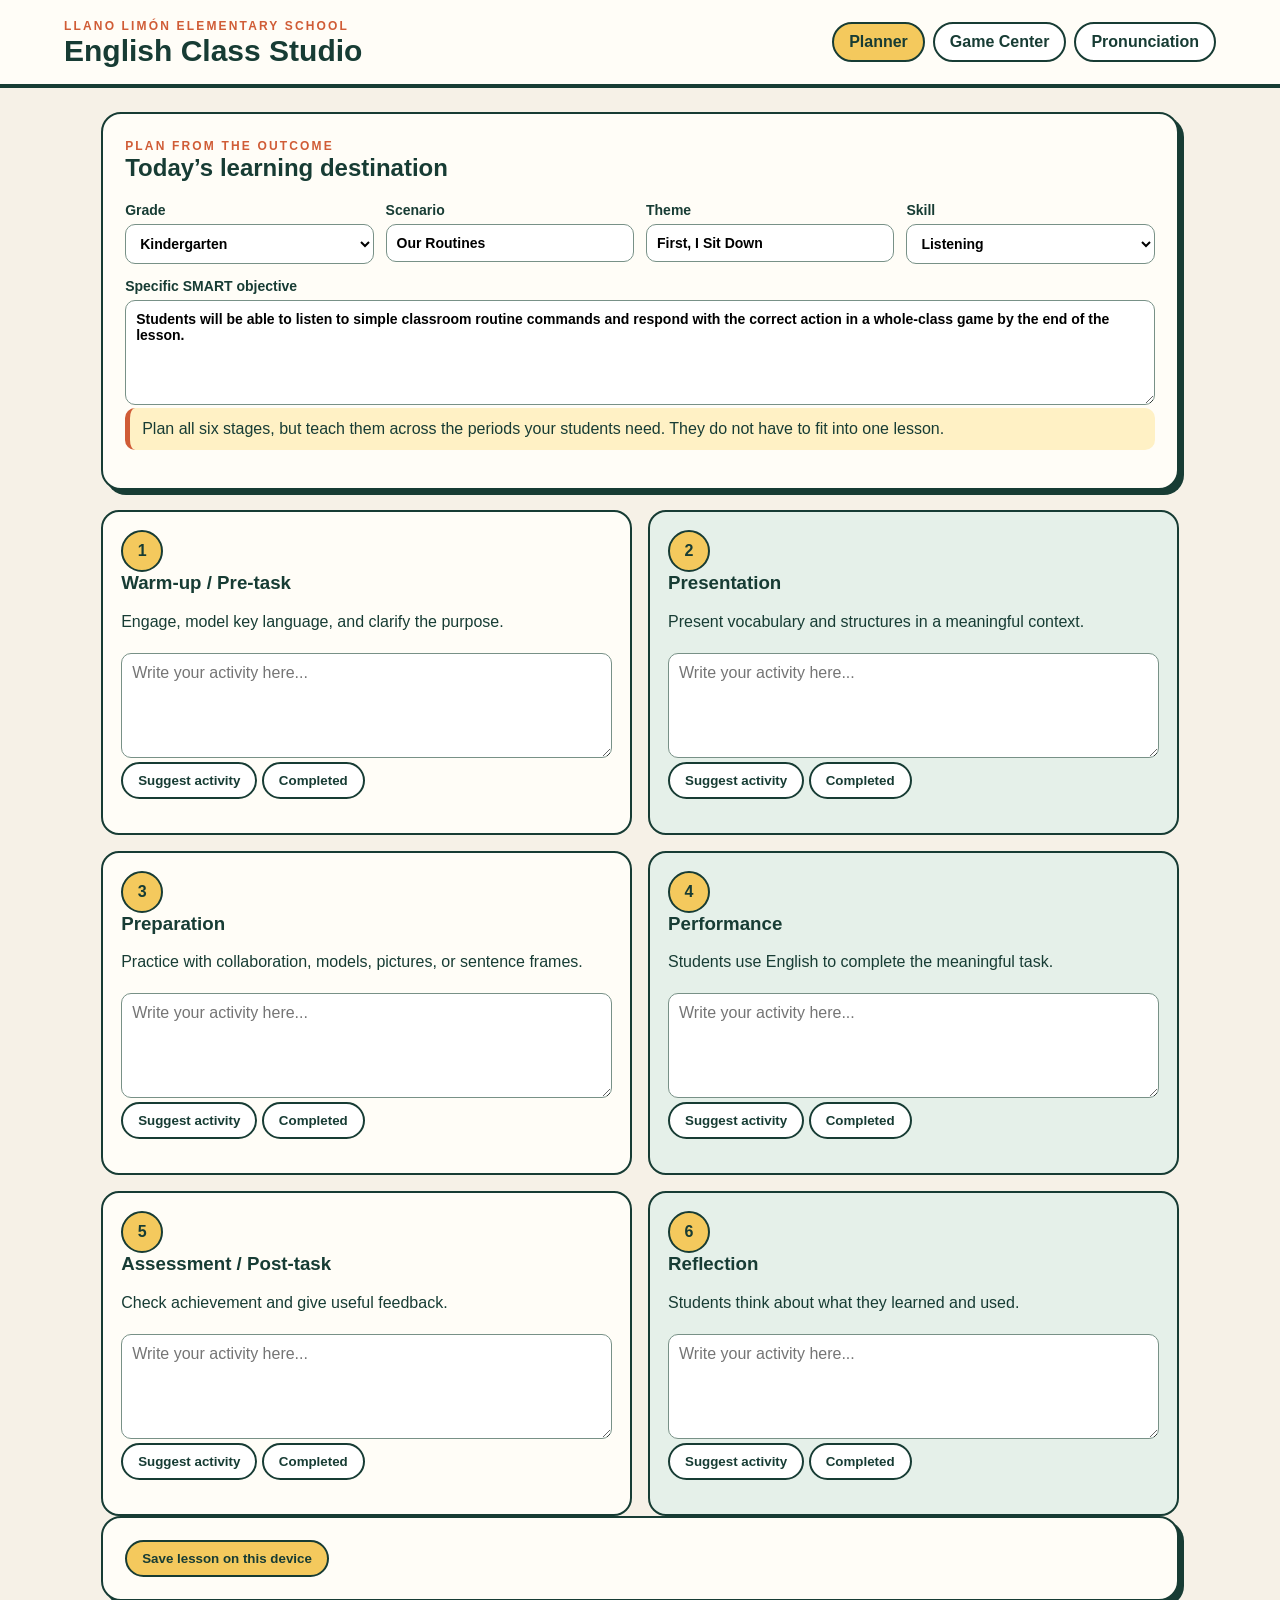
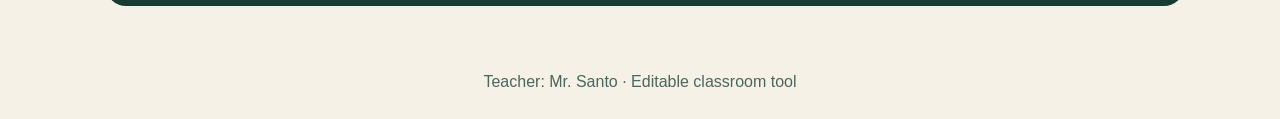
==== index.html @ 4ea8d070 "Add index.html" ====
<!doctype html><html lang="en"><head><meta charset="utf-8"><meta name="viewport" content="width=device-width,initial-scale=1"><title>English Class Studio</title><link rel="stylesheet" href="styles.css"></head><body><header><div class="bar"><div><span class="eyebrow">Llano Limón Elementary School</span><h1>English Class Studio</h1></div><nav class="nav"><a class="active" href="index.html">Planner</a><a href="games.html">Game Center</a><a href="pronunciation.html">Pronunciation</a></nav></div></header><main><section class="card"><span class="eyebrow">Plan from the outcome</span><h2>Today’s learning destination</h2><div class="fields"><label>Grade<select id="grade"><option>Kindergarten</option><option>Fourth Grade</option><option>Fifth Grade A</option><option>Fifth Grade B</option><option>Sixth Grade</option></select></label><label>Scenario<input id="scenario" value="Our Routines"></label><label>Theme<input id="theme" value="First, I Sit Down"></label><label>Skill<select id="skill"><option>Listening</option><option>Reading</option><option>Speaking</option><option>Writing</option><option>Mediation</option><option>Integrated skills</option></select></label></div><label style="display:block;margin-top:14px">Specific SMART objective<textarea id="objective">Students will be able to listen to simple classroom routine commands and respond with the correct action in a whole-class game by the end of the lesson.</textarea></label><p class="notice">Plan all six stages, but teach them across the periods your students need. They do not have to fit into one lesson.</p></section><section class="grid" id="stages"></section><section class="card"><button class="button primary" onclick="savePlan()">Save lesson on this device</button> <span id="status"></span></section></main><footer class="footer">Teacher: Mr. Santo · Editable classroom tool</footer><script>
const stageInfo=[['Warm-up / Pre-task','Engage, model key language, and clarify the purpose.'],['Presentation','Present vocabulary and structures in a meaningful context.'],['Preparation','Practice with collaboration, models, pictures, or sentence frames.'],['Performance','Students use English to complete the meaningful task.'],['Assessment / Post-task','Check achievement and give useful feedback.'],['Reflection','Students think about what they learned and used.']];const ideas=['Play a short action song and review familiar language.','Model three examples with real objects and clear gestures.','Students rehearse with a partner using picture prompts.','Teams complete a real-world challenge using the target English.','Use a quick check directly connected to the objective.','Students complete: Today I can… and choose a feeling face.'];const box=document.getElementById('stages');stageInfo.forEach((s,i)=>box.insertAdjacentHTML('beforeend',`<article class="stage" id="stage${i}"><span class="num">${i+1}</span><h3>${s[0]}</h3><p>${s[1]}</p><textarea id="activity${i}" placeholder="Write your activity here..."></textarea><p><button class="button" onclick="suggest(${i})">Suggest activity</button> <button class="button" onclick="done(${i})">Completed</button></p></article>`));function suggest(i){document.getElementById('activity'+i).value=ideas[i]+'\n\nConnection: '+document.getElementById('objective').value}function done(i){document.getElementById('stage'+i).classList.toggle('done')}function savePlan(){const data={};['grade','scenario','theme','skill','objective'].forEach(x=>data[x]=document.getElementById(x).value);data.activities=stageInfo.map((_,i)=>document.getElementById('activity'+i).value);localStorage.setItem('english-class-plan',JSON.stringify(data));document.getElementById('status').textContent='Lesson saved!'}const old=localStorage.getItem('english-class-plan');if(old){const d=JSON.parse(old);['grade','scenario','theme','skill','objective'].forEach(x=>{if(d[x])document.getElementById(x).value=d[x]});(d.activities||[]).forEach((v,i)=>document.getElementById('activity'+i).value=v)}
</script></body></html>
---- styles.css ----
:root{--ink:#173c34;--paper:#fffdf7;--cream:#f6f1e7;--gold:#f4c95d;--orange:#d05c36;--sage:#e5f0e9}*{box-sizing:border-box}body{margin:0;background:var(--cream);color:var(--ink);font-family:Arial,sans-serif}header{border-bottom:4px solid var(--ink);background:var(--paper);padding:16px 5%}.bar{max-width:1180px;margin:auto;display:flex;justify-content:space-between;align-items:center;gap:16px;flex-wrap:wrap}.eyebrow{color:var(--orange);font-size:12px;font-weight:900;letter-spacing:.18em;text-transform:uppercase}h1,h2,h3,p{margin-top:0}h1{margin-bottom:0;font-size:30px}.nav{display:flex;gap:8px;flex-wrap:wrap}.nav a,.button{border:2px solid var(--ink);border-radius:999px;background:#fff;padding:9px 15px;color:var(--ink);font-weight:800;text-decoration:none;cursor:pointer}.nav a.active,.button.primary{background:var(--gold)}main{max-width:1180px;margin:auto;padding:24px 4%}.card{border:2px solid var(--ink);border-radius:20px;background:var(--paper);padding:22px;box-shadow:5px 5px 0 var(--ink);margin-bottom:20px}.grid{display:grid;grid-template-columns:repeat(2,1fr);gap:16px}.fields{display:grid;grid-template-columns:repeat(4,1fr);gap:12px}label{font-weight:800;font-size:14px}input,select,textarea{width:100%;margin-top:6px;border:1.5px solid #789187;border-radius:10px;padding:10px;font:inherit;background:#fff}textarea{min-height:105px}.stage{border:2px solid var(--ink);border-radius:18px;background:var(--paper);padding:18px}.stage:nth-child(even){background:var(--sage)}.stage.done{box-shadow:inset 0 0 0 5px #79ae8b}.num{display:inline-grid;place-items:center;width:42px;height:42px;border:2px solid var(--ink);border-radius:50%;background:var(--gold);font-weight:900}.notice{border-left:5px solid var(--orange);background:#fff1c5;padding:12px;border-radius:10px}.quiz{max-width:850px;margin:20px auto}.answer{display:block;width:100%;margin:10px 0;border:2px solid var(--ink);border-radius:14px;background:#fff;padding:15px;text-align:left;font-size:17px;font-weight:800;cursor:pointer}.answer:hover{background:#fff1c5}.answer.correct{background:#cbe6d2}.score{display:inline-block;background:var(--gold);border-radius:999px;padding:9px 14px;font-weight:900}.selector{max-width:430px}.example{background:#fff1c5;border-radius:14px;padding:15px}.big{font-size:60px;text-align:center}.sound{border:2px solid var(--ink);border-radius:13px;background:#fff1c5;padding:12px;font-size:20px;font-weight:900;cursor:pointer;margin:5px}.sentence{background:var(--ink);color:#fff;border-radius:18px;padding:24px;text-align:center;font-size:26px;font-weight:900}.level-buttons{display:flex;gap:8px;flex-wrap:wrap}.footer{text-align:center;padding:28px;color:#49665f}@media(max-width:800px){.fields,.grid{grid-template-columns:1fr}.bar{align-items:flex-start}h1{font-size:24px}}
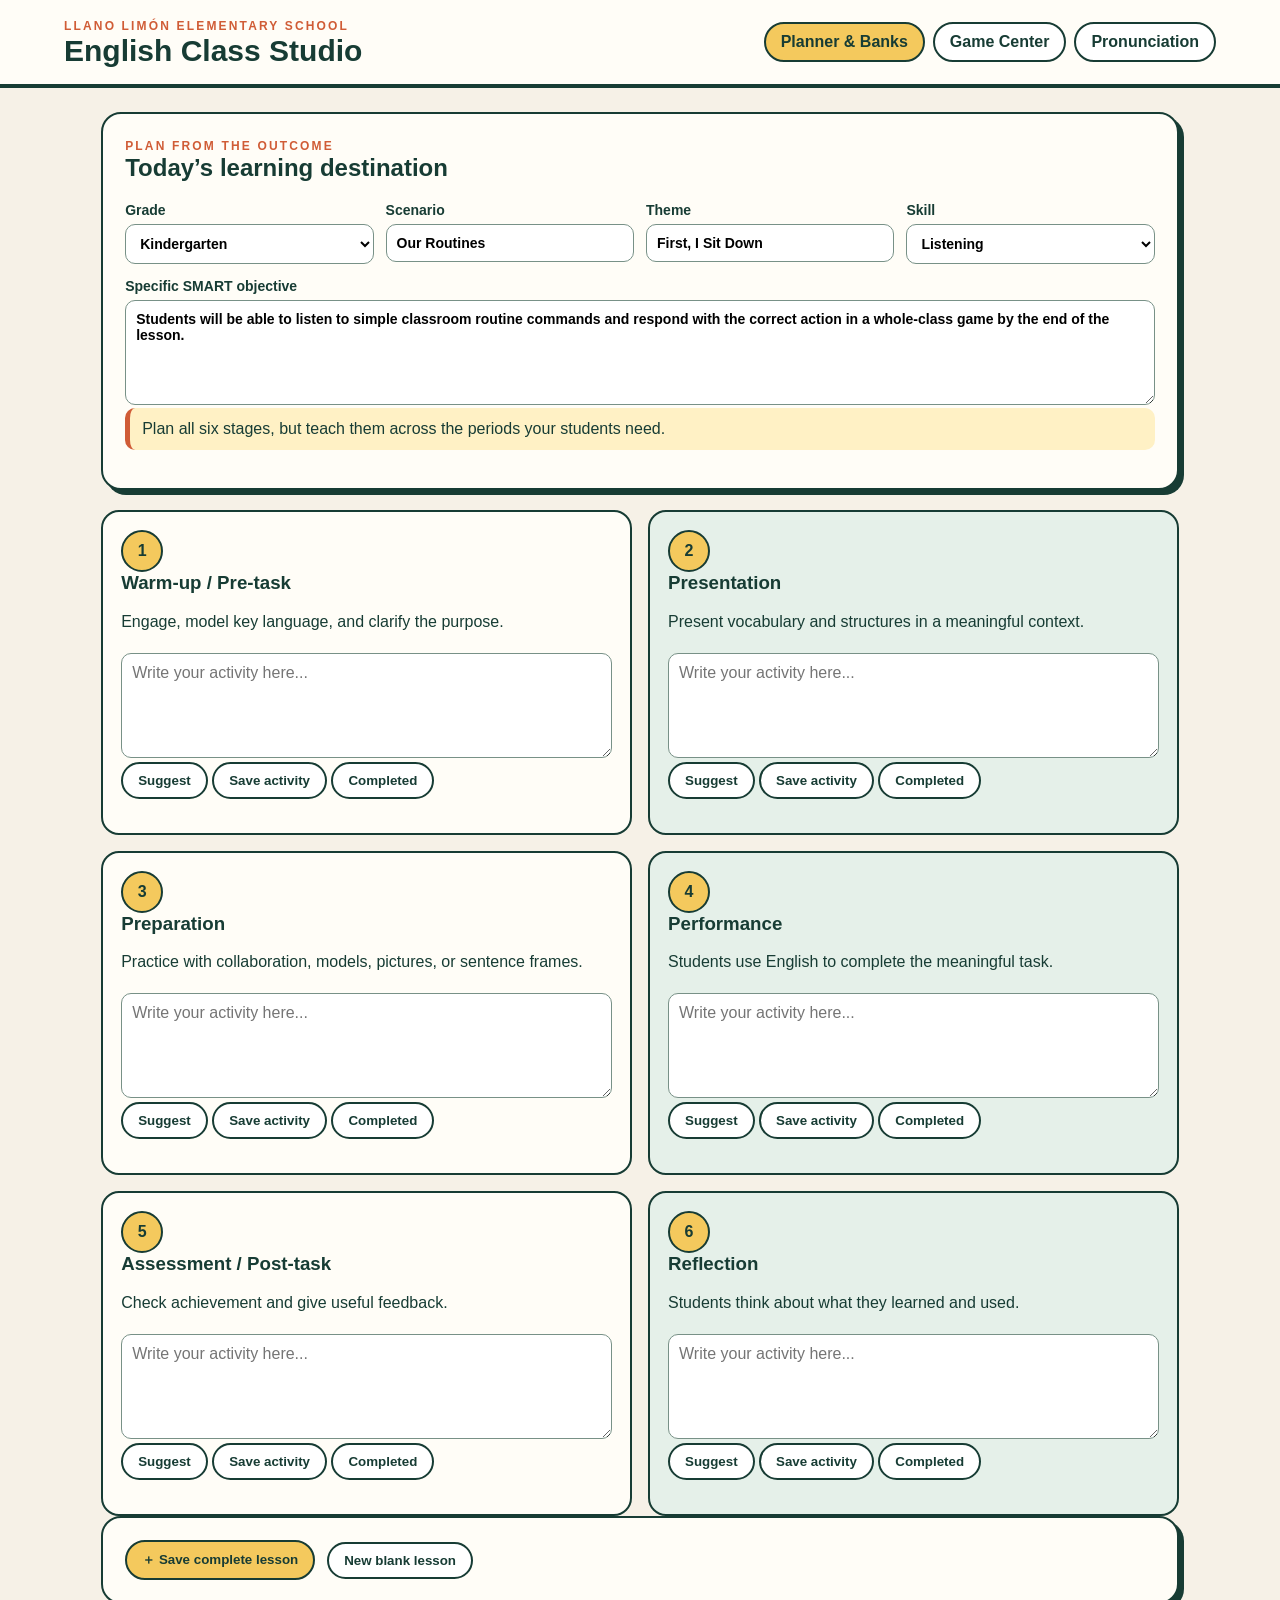
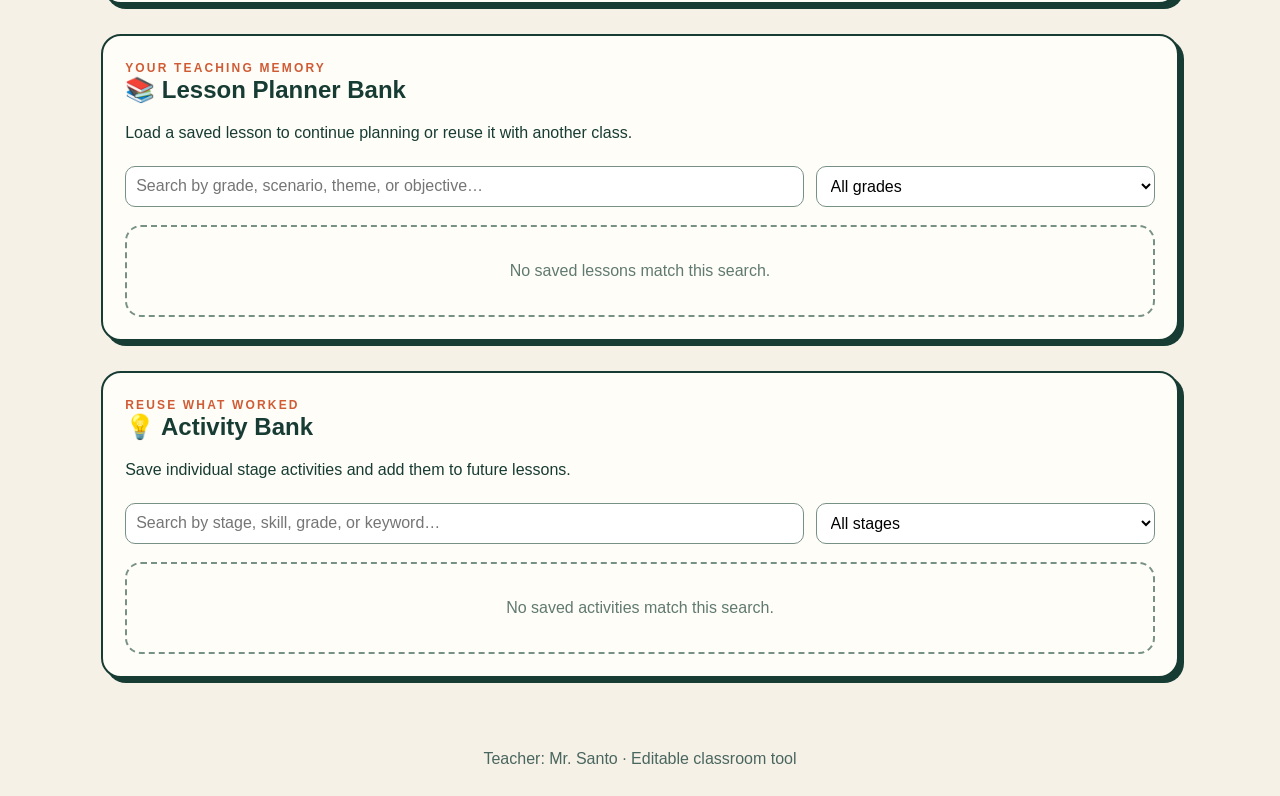
==== commit c9fe9650: "Add lesson and activity banks" ====
--- a/index.html
+++ b/index.html
@@ -1,3 +1,25 @@
-<!doctype html><html lang="en"><head><meta charset="utf-8"><meta name="viewport" content="width=device-width,initial-scale=1"><title>English Class Studio</title><link rel="stylesheet" href="styles.css"></head><body><header><div class="bar"><div><span class="eyebrow">Llano Limón Elementary School</span><h1>English Class Studio</h1></div><nav class="nav"><a class="active" href="index.html">Planner</a><a href="games.html">Game Center</a><a href="pronunciation.html">Pronunciation</a></nav></div></header><main><section class="card"><span class="eyebrow">Plan from the outcome</span><h2>Today’s learning destination</h2><div class="fields"><label>Grade<select id="grade"><option>Kindergarten</option><option>Fourth Grade</option><option>Fifth Grade A</option><option>Fifth Grade B</option><option>Sixth Grade</option></select></label><label>Scenario<input id="scenario" value="Our Routines"></label><label>Theme<input id="theme" value="First, I Sit Down"></label><label>Skill<select id="skill"><option>Listening</option><option>Reading</option><option>Speaking</option><option>Writing</option><option>Mediation</option><option>Integrated skills</option></select></label></div><label style="display:block;margin-top:14px">Specific SMART objective<textarea id="objective">Students will be able to listen to simple classroom routine commands and respond with the correct action in a whole-class game by the end of the lesson.</textarea></label><p class="notice">Plan all six stages, but teach them across the periods your students need. They do not have to fit into one lesson.</p></section><section class="grid" id="stages"></section><section class="card"><button class="button primary" onclick="savePlan()">Save lesson on this device</button> <span id="status"></span></section></main><footer class="footer">Teacher: Mr. Santo · Editable classroom tool</footer><script>
-const stageInfo=[['Warm-up / Pre-task','Engage, model key language, and clarify the purpose.'],['Presentation','Present vocabulary and structures in a meaningful context.'],['Preparation','Practice with collaboration, models, pictures, or sentence frames.'],['Performance','Students use English to complete the meaningful task.'],['Assessment / Post-task','Check achievement and give useful feedback.'],['Reflection','Students think about what they learned and used.']];const ideas=['Play a short action song and review familiar language.','Model three examples with real objects and clear gestures.','Students rehearse with a partner using picture prompts.','Teams complete a real-world challenge using the target English.','Use a quick check directly connected to the objective.','Students complete: Today I can… and choose a feeling face.'];const box=document.getElementById('stages');stageInfo.forEach((s,i)=>box.insertAdjacentHTML('beforeend',`<article class="stage" id="stage${i}"><span class="num">${i+1}</span><h3>${s[0]}</h3><p>${s[1]}</p><textarea id="activity${i}" placeholder="Write your activity here..."></textarea><p><button class="button" onclick="suggest(${i})">Suggest activity</button> <button class="button" onclick="done(${i})">Completed</button></p></article>`));function suggest(i){document.getElementById('activity'+i).value=ideas[i]+'\n\nConnection: '+document.getElementById('objective').value}function done(i){document.getElementById('stage'+i).classList.toggle('done')}function savePlan(){const data={};['grade','scenario','theme','skill','objective'].forEach(x=>data[x]=document.getElementById(x).value);data.activities=stageInfo.map((_,i)=>document.getElementById('activity'+i).value);localStorage.setItem('english-class-plan',JSON.stringify(data));document.getElementById('status').textContent='Lesson saved!'}const old=localStorage.getItem('english-class-plan');if(old){const d=JSON.parse(old);['grade','scenario','theme','skill','objective'].forEach(x=>{if(d[x])document.getElementById(x).value=d[x]});(d.activities||[]).forEach((v,i)=>document.getElementById('activity'+i).value=v)}
+<!doctype html><html lang="en"><head><meta charset="utf-8"><meta name="viewport" content="width=device-width,initial-scale=1"><title>English Class Studio</title><link rel="stylesheet" href="styles.css"></head><body>
+<header><div class="bar"><div><span class="eyebrow">Llano Limón Elementary School</span><h1>English Class Studio</h1></div><nav class="nav"><a class="active" href="index.html">Planner & Banks</a><a href="games.html">Game Center</a><a href="pronunciation.html">Pronunciation</a></nav></div></header>
+<main><section class="card"><span class="eyebrow">Plan from the outcome</span><h2>Today’s learning destination</h2><div class="fields"><label>Grade<select id="grade"><option>Kindergarten</option><option>Fourth Grade</option><option>Fifth Grade A</option><option>Fifth Grade B</option><option>Sixth Grade</option></select></label><label>Scenario<input id="scenario" value="Our Routines"></label><label>Theme<input id="theme" value="First, I Sit Down"></label><label>Skill<select id="skill"><option>Listening</option><option>Reading</option><option>Speaking</option><option>Writing</option><option>Mediation</option><option>Integrated skills</option></select></label></div><label style="display:block;margin-top:14px">Specific SMART objective<textarea id="objective">Students will be able to listen to simple classroom routine commands and respond with the correct action in a whole-class game by the end of the lesson.</textarea></label><p class="notice">Plan all six stages, but teach them across the periods your students need.</p></section>
+<section class="grid" id="stages"></section><section class="card action-bar"><button class="button primary" onclick="savePlan()">＋ Save complete lesson</button><button class="button" onclick="clearPlanner()">New blank lesson</button><span id="status"></span></section>
+<section class="card bank-section"><span class="eyebrow">Your teaching memory</span><h2>📚 Lesson Planner Bank</h2><p>Load a saved lesson to continue planning or reuse it with another class.</p><div class="bank-tools"><input id="lessonSearch" placeholder="Search by grade, scenario, theme, or objective…" oninput="renderLessons()"><select id="lessonFilter" onchange="renderLessons()"><option value="All">All grades</option><option>Kindergarten</option><option>Fourth Grade</option><option>Fifth Grade A</option><option>Fifth Grade B</option><option>Sixth Grade</option></select></div><div id="lessonList" class="bank-grid"></div></section>
+<section class="card bank-section"><span class="eyebrow">Reuse what worked</span><h2>💡 Activity Bank</h2><p>Save individual stage activities and add them to future lessons.</p><div class="bank-tools"><input id="activitySearch" placeholder="Search by stage, skill, grade, or keyword…" oninput="renderActivities()"><select id="activityFilter" onchange="renderActivities()"><option value="All">All stages</option></select></div><div id="activityList" class="bank-grid"></div></section></main><footer class="footer">Teacher: Mr. Santo · Editable classroom tool</footer>
+<script>
+const info=[['Warm-up / Pre-task','Engage, model key language, and clarify the purpose.'],['Presentation','Present vocabulary and structures in a meaningful context.'],['Preparation','Practice with collaboration, models, pictures, or sentence frames.'],['Performance','Students use English to complete the meaningful task.'],['Assessment / Post-task','Check achievement and give useful feedback.'],['Reflection','Students think about what they learned and used.']];
+const ideas=['Play a short action song and review familiar language.','Model three examples with real objects and clear gestures.','Students rehearse with a partner using picture prompts.','Teams complete a real-world challenge using the target English.','Use a quick check directly connected to the objective.','Students complete: Today I can… and choose a feeling face.'];
+let lessons=JSON.parse(localStorage.getItem('lesson-bank')||'[]'),activities=JSON.parse(localStorage.getItem('activity-bank')||'[]');
+info.forEach((s,i)=>{stages.insertAdjacentHTML('beforeend',`<article class="stage" id="stage${i}"><span class="num">${i+1}</span><h3>${s[0]}</h3><p>${s[1]}</p><textarea id="activity${i}" placeholder="Write your activity here..."></textarea><p><button class="button" onclick="suggest(${i})">Suggest</button> <button class="button" onclick="saveActivity(${i})">Save activity</button> <button class="button" onclick="toggleDone(${i})">Completed</button></p></article>`);activityFilter.insertAdjacentHTML('beforeend',`<option value="${i}">Stage ${i+1}: ${s[0]}</option>`)});
+function val(id){return document.getElementById(id).value}function esc(s){return String(s||'').replace(/[&<>"']/g,c=>({'&':'&amp;','<':'&lt;','>':'&gt;','"':'&quot;',"'":'&#39;'}[c]))}
+function suggest(i){document.getElementById('activity'+i).value=ideas[i]+'\n\nConnection: '+val('objective')}function toggleDone(i){document.getElementById('stage'+i).classList.toggle('done')}
+function collect(){return{id:Date.now(),savedAt:new Date().toLocaleString(),grade:val('grade'),scenario:val('scenario'),theme:val('theme'),skill:val('skill'),objective:val('objective'),activities:info.map((_,i)=>val('activity'+i)),completed:info.map((_,i)=>document.getElementById('stage'+i).classList.contains('done'))}}
+function savePlan(){lessons.unshift(collect());localStorage.setItem('lesson-bank',JSON.stringify(lessons));status.textContent='Complete lesson saved!';renderLessons()}
+function loadPlan(id){const d=lessons.find(x=>x.id===id);if(!d)return;['grade','scenario','theme','skill','objective'].forEach(x=>document.getElementById(x).value=d[x]||'');(d.activities||[]).forEach((v,i)=>document.getElementById('activity'+i).value=v);info.forEach((_,i)=>document.getElementById('stage'+i).classList.toggle('done',!!(d.completed||[])[i]));scrollTo({top:0,behavior:'smooth'});status.textContent='Lesson loaded. Edit and save a new copy when ready.'}
+function removeLesson(id){if(confirm('Remove this lesson from the bank?')){lessons=lessons.filter(x=>x.id!==id);localStorage.setItem('lesson-bank',JSON.stringify(lessons));renderLessons()}}
+function clearPlanner(){['scenario','theme','objective'].forEach(x=>document.getElementById(x).value='');info.forEach((_,i)=>{document.getElementById('activity'+i).value='';document.getElementById('stage'+i).classList.remove('done')});status.textContent='Blank lesson ready.'}
+function saveActivity(i){const text=val('activity'+i).trim();if(!text){status.textContent='Write or suggest an activity first.';return}activities.unshift({id:Date.now(),stage:i,stageName:info[i][0],grade:val('grade'),skill:val('skill'),scenario:val('scenario'),theme:val('theme'),text});localStorage.setItem('activity-bank',JSON.stringify(activities));status.textContent='Activity saved!';renderActivities()}
+function useActivity(id){const a=activities.find(x=>x.id===id);if(!a)return;document.getElementById('activity'+a.stage).value=a.text;document.getElementById('stage'+a.stage).scrollIntoView({behavior:'smooth'});status.textContent='Activity added to the current lesson.'}
+function removeActivity(id){if(confirm('Remove this activity from the bank?')){activities=activities.filter(x=>x.id!==id);localStorage.setItem('activity-bank',JSON.stringify(activities));renderActivities()}}
+function renderLessons(){const q=val('lessonSearch').toLowerCase(),f=val('lessonFilter');const r=lessons.filter(x=>(f==='All'||x.grade===f)&&[x.grade,x.scenario,x.theme,x.objective].join(' ').toLowerCase().includes(q));lessonList.innerHTML=r.length?r.map(x=>`<article class="bank-item"><span class="eyebrow">${esc(x.grade)} · ${esc(x.skill)}</span><h3>${esc(x.scenario||'Untitled')}</h3><b>${esc(x.theme)}</b><p>${esc(x.objective)}</p><small>${esc(x.savedAt)}</small><div><button class="button primary" onclick="loadPlan(${x.id})">Load & edit</button><button class="button danger" onclick="removeLesson(${x.id})">Delete</button></div></article>`).join(''):'<div class="empty-bank">No saved lessons match this search.</div>'}
+function renderActivities(){const q=val('activitySearch').toLowerCase(),f=val('activityFilter');const r=activities.filter(x=>(f==='All'||String(x.stage)===f)&&[x.stageName,x.grade,x.skill,x.scenario,x.theme,x.text].join(' ').toLowerCase().includes(q));activityList.innerHTML=r.length?r.map(x=>`<article class="bank-item"><span class="eyebrow">Stage ${x.stage+1} · ${esc(x.stageName)}</span><h3>${esc(x.grade)} · ${esc(x.skill)}</h3><p>${esc(x.text).replace(/\n/g,'<br>')}</p><small>${esc(x.scenario)} — ${esc(x.theme)}</small><div><button class="button primary" onclick="useActivity(${x.id})">Use activity</button><button class="button danger" onclick="removeActivity(${x.id})">Delete</button></div></article>`).join(''):'<div class="empty-bank">No saved activities match this search.</div>'}
+renderLessons();renderActivities();
 </script></body></html>
--- a/styles.css
+++ b/styles.css
@@ -1 +1 @@
-:root{--ink:#173c34;--paper:#fffdf7;--cream:#f6f1e7;--gold:#f4c95d;--orange:#d05c36;--sage:#e5f0e9}*{box-sizing:border-box}body{margin:0;background:var(--cream);color:var(--ink);font-family:Arial,sans-serif}header{border-bottom:4px solid var(--ink);background:var(--paper);padding:16px 5%}.bar{max-width:1180px;margin:auto;display:flex;justify-content:space-between;align-items:center;gap:16px;flex-wrap:wrap}.eyebrow{color:var(--orange);font-size:12px;font-weight:900;letter-spacing:.18em;text-transform:uppercase}h1,h2,h3,p{margin-top:0}h1{margin-bottom:0;font-size:30px}.nav{display:flex;gap:8px;flex-wrap:wrap}.nav a,.button{border:2px solid var(--ink);border-radius:999px;background:#fff;padding:9px 15px;color:var(--ink);font-weight:800;text-decoration:none;cursor:pointer}.nav a.active,.button.primary{background:var(--gold)}main{max-width:1180px;margin:auto;padding:24px 4%}.card{border:2px solid var(--ink);border-radius:20px;background:var(--paper);padding:22px;box-shadow:5px 5px 0 var(--ink);margin-bottom:20px}.grid{display:grid;grid-template-columns:repeat(2,1fr);gap:16px}.fields{display:grid;grid-template-columns:repeat(4,1fr);gap:12px}label{font-weight:800;font-size:14px}input,select,textarea{width:100%;margin-top:6px;border:1.5px solid #789187;border-radius:10px;padding:10px;font:inherit;background:#fff}textarea{min-height:105px}.stage{border:2px solid var(--ink);border-radius:18px;background:var(--paper);padding:18px}.stage:nth-child(even){background:var(--sage)}.stage.done{box-shadow:inset 0 0 0 5px #79ae8b}.num{display:inline-grid;place-items:center;width:42px;height:42px;border:2px solid var(--ink);border-radius:50%;background:var(--gold);font-weight:900}.notice{border-left:5px solid var(--orange);background:#fff1c5;padding:12px;border-radius:10px}.quiz{max-width:850px;margin:20px auto}.answer{display:block;width:100%;margin:10px 0;border:2px solid var(--ink);border-radius:14px;background:#fff;padding:15px;text-align:left;font-size:17px;font-weight:800;cursor:pointer}.answer:hover{background:#fff1c5}.answer.correct{background:#cbe6d2}.score{display:inline-block;background:var(--gold);border-radius:999px;padding:9px 14px;font-weight:900}.selector{max-width:430px}.example{background:#fff1c5;border-radius:14px;padding:15px}.big{font-size:60px;text-align:center}.sound{border:2px solid var(--ink);border-radius:13px;background:#fff1c5;padding:12px;font-size:20px;font-weight:900;cursor:pointer;margin:5px}.sentence{background:var(--ink);color:#fff;border-radius:18px;padding:24px;text-align:center;font-size:26px;font-weight:900}.level-buttons{display:flex;gap:8px;flex-wrap:wrap}.footer{text-align:center;padding:28px;color:#49665f}@media(max-width:800px){.fields,.grid{grid-template-columns:1fr}.bar{align-items:flex-start}h1{font-size:24px}}
+:root{--ink:#173c34;--paper:#fffdf7;--cream:#f6f1e7;--gold:#f4c95d;--orange:#d05c36;--sage:#e5f0e9}*{box-sizing:border-box}body{margin:0;background:var(--cream);color:var(--ink);font-family:Arial,sans-serif}header{border-bottom:4px solid var(--ink);background:var(--paper);padding:16px 5%}.bar{max-width:1180px;margin:auto;display:flex;justify-content:space-between;align-items:center;gap:16px;flex-wrap:wrap}.eyebrow{color:var(--orange);font-size:12px;font-weight:900;letter-spacing:.18em;text-transform:uppercase}h1,h2,h3,p{margin-top:0}h1{margin-bottom:0;font-size:30px}.nav{display:flex;gap:8px;flex-wrap:wrap}.nav a,.button{border:2px solid var(--ink);border-radius:999px;background:#fff;padding:9px 15px;color:var(--ink);font-weight:800;text-decoration:none;cursor:pointer}.nav a.active,.button.primary{background:var(--gold)}main{max-width:1180px;margin:auto;padding:24px 4%}.card{border:2px solid var(--ink);border-radius:20px;background:var(--paper);padding:22px;box-shadow:5px 5px 0 var(--ink);margin-bottom:20px}.grid{display:grid;grid-template-columns:repeat(2,1fr);gap:16px}.fields{display:grid;grid-template-columns:repeat(4,1fr);gap:12px}label{font-weight:800;font-size:14px}input,select,textarea{width:100%;margin-top:6px;border:1.5px solid #789187;border-radius:10px;padding:10px;font:inherit;background:#fff}textarea{min-height:105px}.stage{border:2px solid var(--ink);border-radius:18px;background:var(--paper);padding:18px}.stage:nth-child(even){background:var(--sage)}.stage.done{box-shadow:inset 0 0 0 5px #79ae8b}.num{display:inline-grid;place-items:center;width:42px;height:42px;border:2px solid var(--ink);border-radius:50%;background:var(--gold);font-weight:900}.notice{border-left:5px solid var(--orange);background:#fff1c5;padding:12px;border-radius:10px}.quiz{max-width:850px;margin:20px auto}.answer{display:block;width:100%;margin:10px 0;border:2px solid var(--ink);border-radius:14px;background:#fff;padding:15px;text-align:left;font-size:17px;font-weight:800;cursor:pointer}.answer:hover{background:#fff1c5}.answer.correct{background:#cbe6d2}.score{display:inline-block;background:var(--gold);border-radius:999px;padding:9px 14px;font-weight:900}.selector{max-width:430px}.example{background:#fff1c5;border-radius:14px;padding:15px}.big{font-size:60px;text-align:center}.sound{border:2px solid var(--ink);border-radius:13px;background:#fff1c5;padding:12px;font-size:20px;font-weight:900;cursor:pointer;margin:5px}.sentence{background:var(--ink);color:#fff;border-radius:18px;padding:24px;text-align:center;font-size:26px;font-weight:900}.level-buttons{display:flex;gap:8px;flex-wrap:wrap}.footer{text-align:center;padding:28px;color:#49665f}.action-bar{display:flex;align-items:center;gap:12px;flex-wrap:wrap}.bank-section{margin-top:30px}.bank-tools{display:grid;grid-template-columns:2fr 1fr;gap:12px;margin:18px 0}.bank-grid{display:grid;grid-template-columns:repeat(2,1fr);gap:16px}.bank-item{border:2px solid var(--ink);border-radius:16px;background:#fff;padding:17px}.bank-item h3{margin:8px 0 3px}.bank-item p{color:#49665f;line-height:1.5;max-height:145px;overflow:auto}.bank-item small{display:block;margin:10px 0;color:#607a72}.bank-item div{display:flex;gap:8px;flex-wrap:wrap}.button.danger{border-color:#9f321f;color:#9f321f}.empty-bank{grid-column:1/-1;border:2px dashed #789187;border-radius:16px;padding:35px;text-align:center;color:#607a72}@media(max-width:800px){.fields,.grid,.bank-grid,.bank-tools{grid-template-columns:1fr}.bar{align-items:flex-start}h1{font-size:24px}}
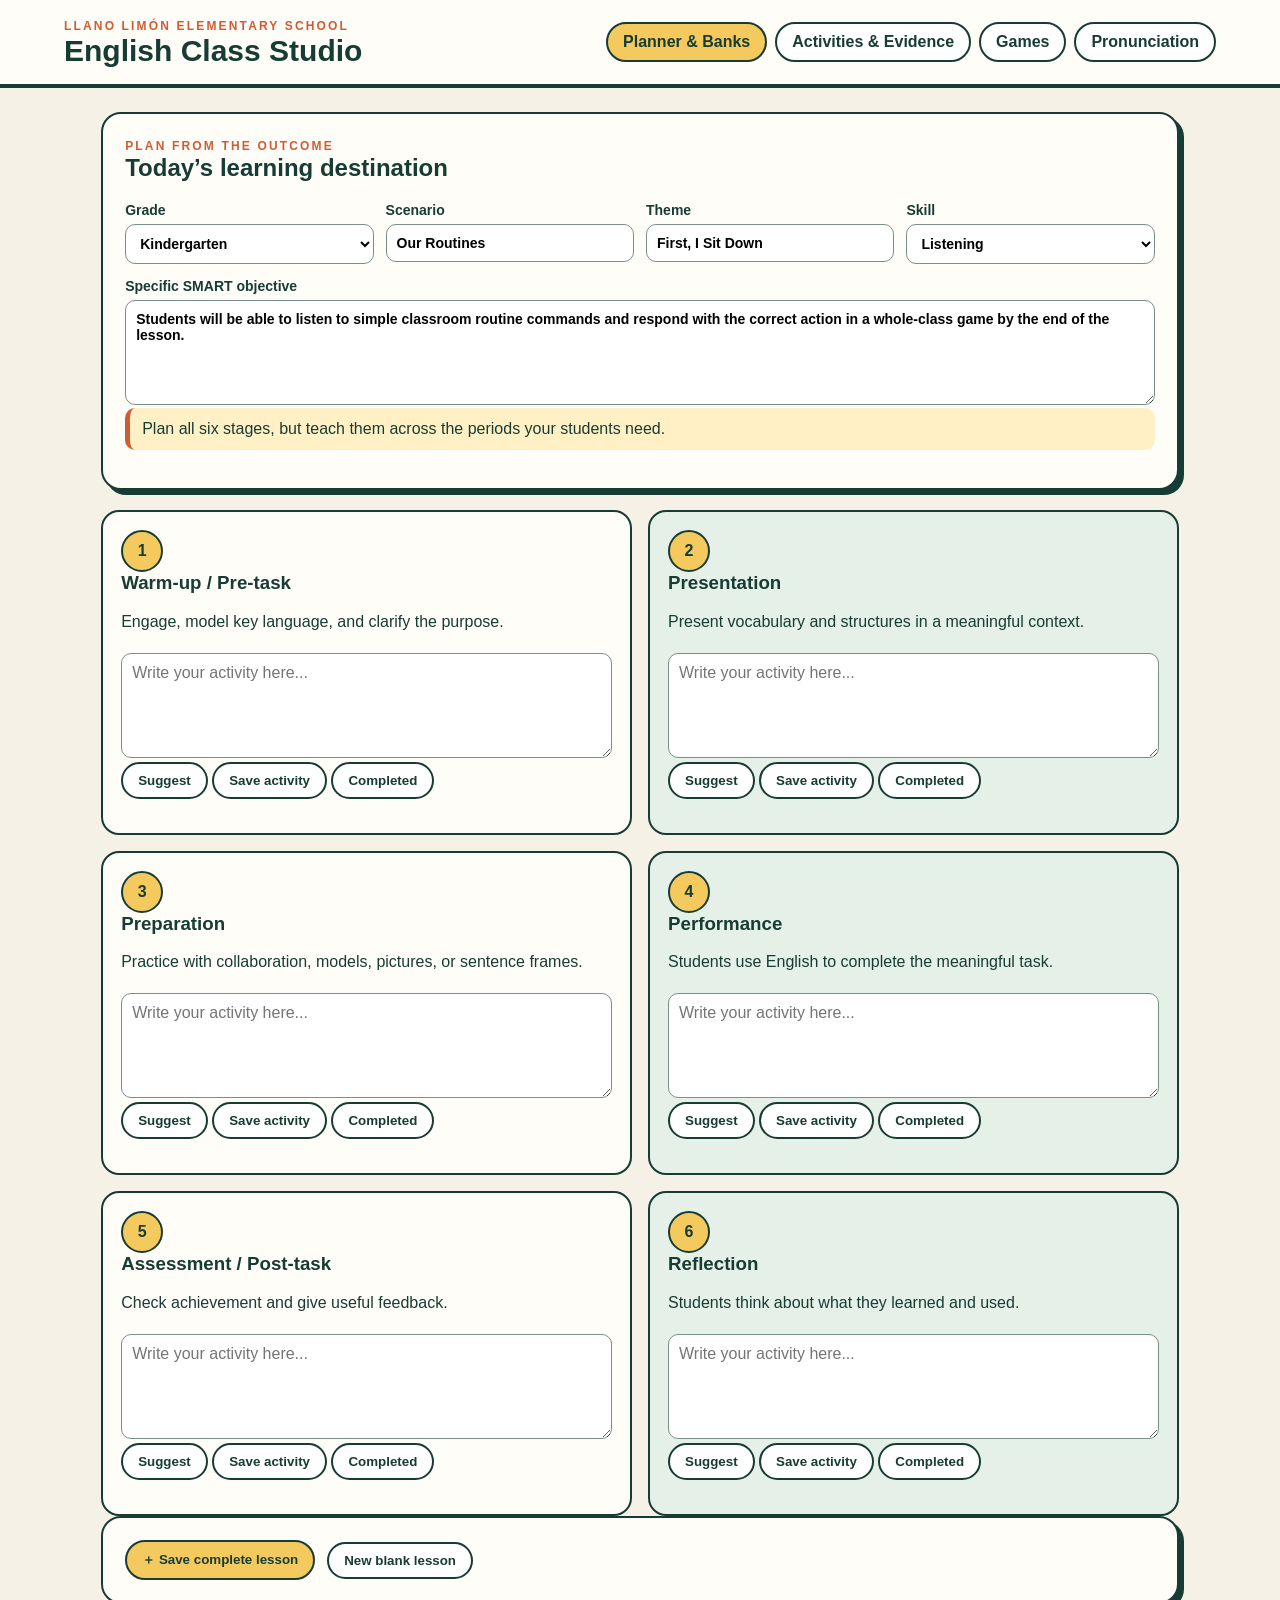
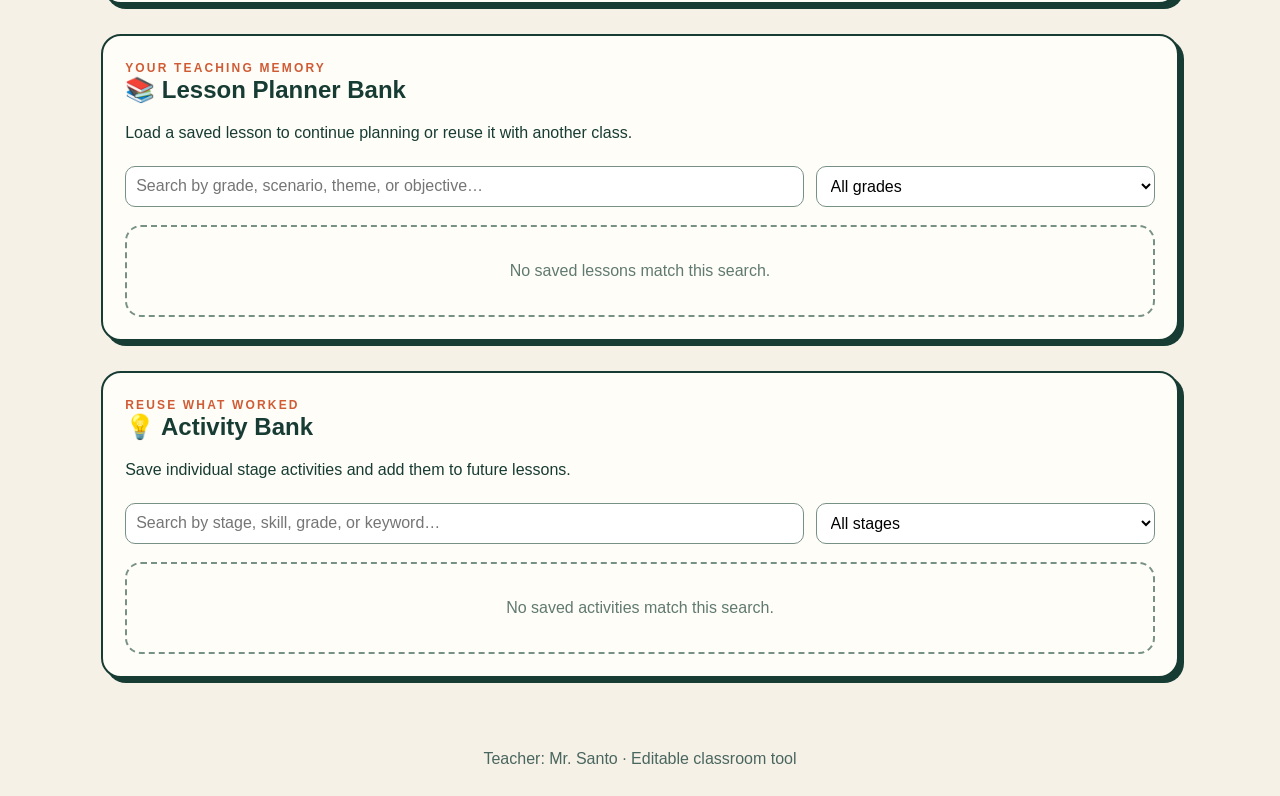
==== commit 4ef50b6a: "Add anonymized activities and evidence gallery" ====
--- a/index.html
+++ b/index.html
@@ -1,5 +1,5 @@
 <!doctype html><html lang="en"><head><meta charset="utf-8"><meta name="viewport" content="width=device-width,initial-scale=1"><title>English Class Studio</title><link rel="stylesheet" href="styles.css"></head><body>
-<header><div class="bar"><div><span class="eyebrow">Llano Limón Elementary School</span><h1>English Class Studio</h1></div><nav class="nav"><a class="active" href="index.html">Planner & Banks</a><a href="games.html">Game Center</a><a href="pronunciation.html">Pronunciation</a></nav></div></header>
+<header><div class="bar"><div><span class="eyebrow">Llano Limón Elementary School</span><h1>English Class Studio</h1></div><nav class="nav"><a class="active" href="index.html">Planner & Banks</a><a href="activities.html">Activities & Evidence</a><a href="games.html">Games</a><a href="pronunciation.html">Pronunciation</a></nav></div></header>
 <main><section class="card"><span class="eyebrow">Plan from the outcome</span><h2>Today’s learning destination</h2><div class="fields"><label>Grade<select id="grade"><option>Kindergarten</option><option>Fourth Grade</option><option>Fifth Grade A</option><option>Fifth Grade B</option><option>Sixth Grade</option></select></label><label>Scenario<input id="scenario" value="Our Routines"></label><label>Theme<input id="theme" value="First, I Sit Down"></label><label>Skill<select id="skill"><option>Listening</option><option>Reading</option><option>Speaking</option><option>Writing</option><option>Mediation</option><option>Integrated skills</option></select></label></div><label style="display:block;margin-top:14px">Specific SMART objective<textarea id="objective">Students will be able to listen to simple classroom routine commands and respond with the correct action in a whole-class game by the end of the lesson.</textarea></label><p class="notice">Plan all six stages, but teach them across the periods your students need.</p></section>
 <section class="grid" id="stages"></section><section class="card action-bar"><button class="button primary" onclick="savePlan()">＋ Save complete lesson</button><button class="button" onclick="clearPlanner()">New blank lesson</button><span id="status"></span></section>
 <section class="card bank-section"><span class="eyebrow">Your teaching memory</span><h2>📚 Lesson Planner Bank</h2><p>Load a saved lesson to continue planning or reuse it with another class.</p><div class="bank-tools"><input id="lessonSearch" placeholder="Search by grade, scenario, theme, or objective…" oninput="renderLessons()"><select id="lessonFilter" onchange="renderLessons()"><option value="All">All grades</option><option>Kindergarten</option><option>Fourth Grade</option><option>Fifth Grade A</option><option>Fifth Grade B</option><option>Sixth Grade</option></select></div><div id="lessonList" class="bank-grid"></div></section>
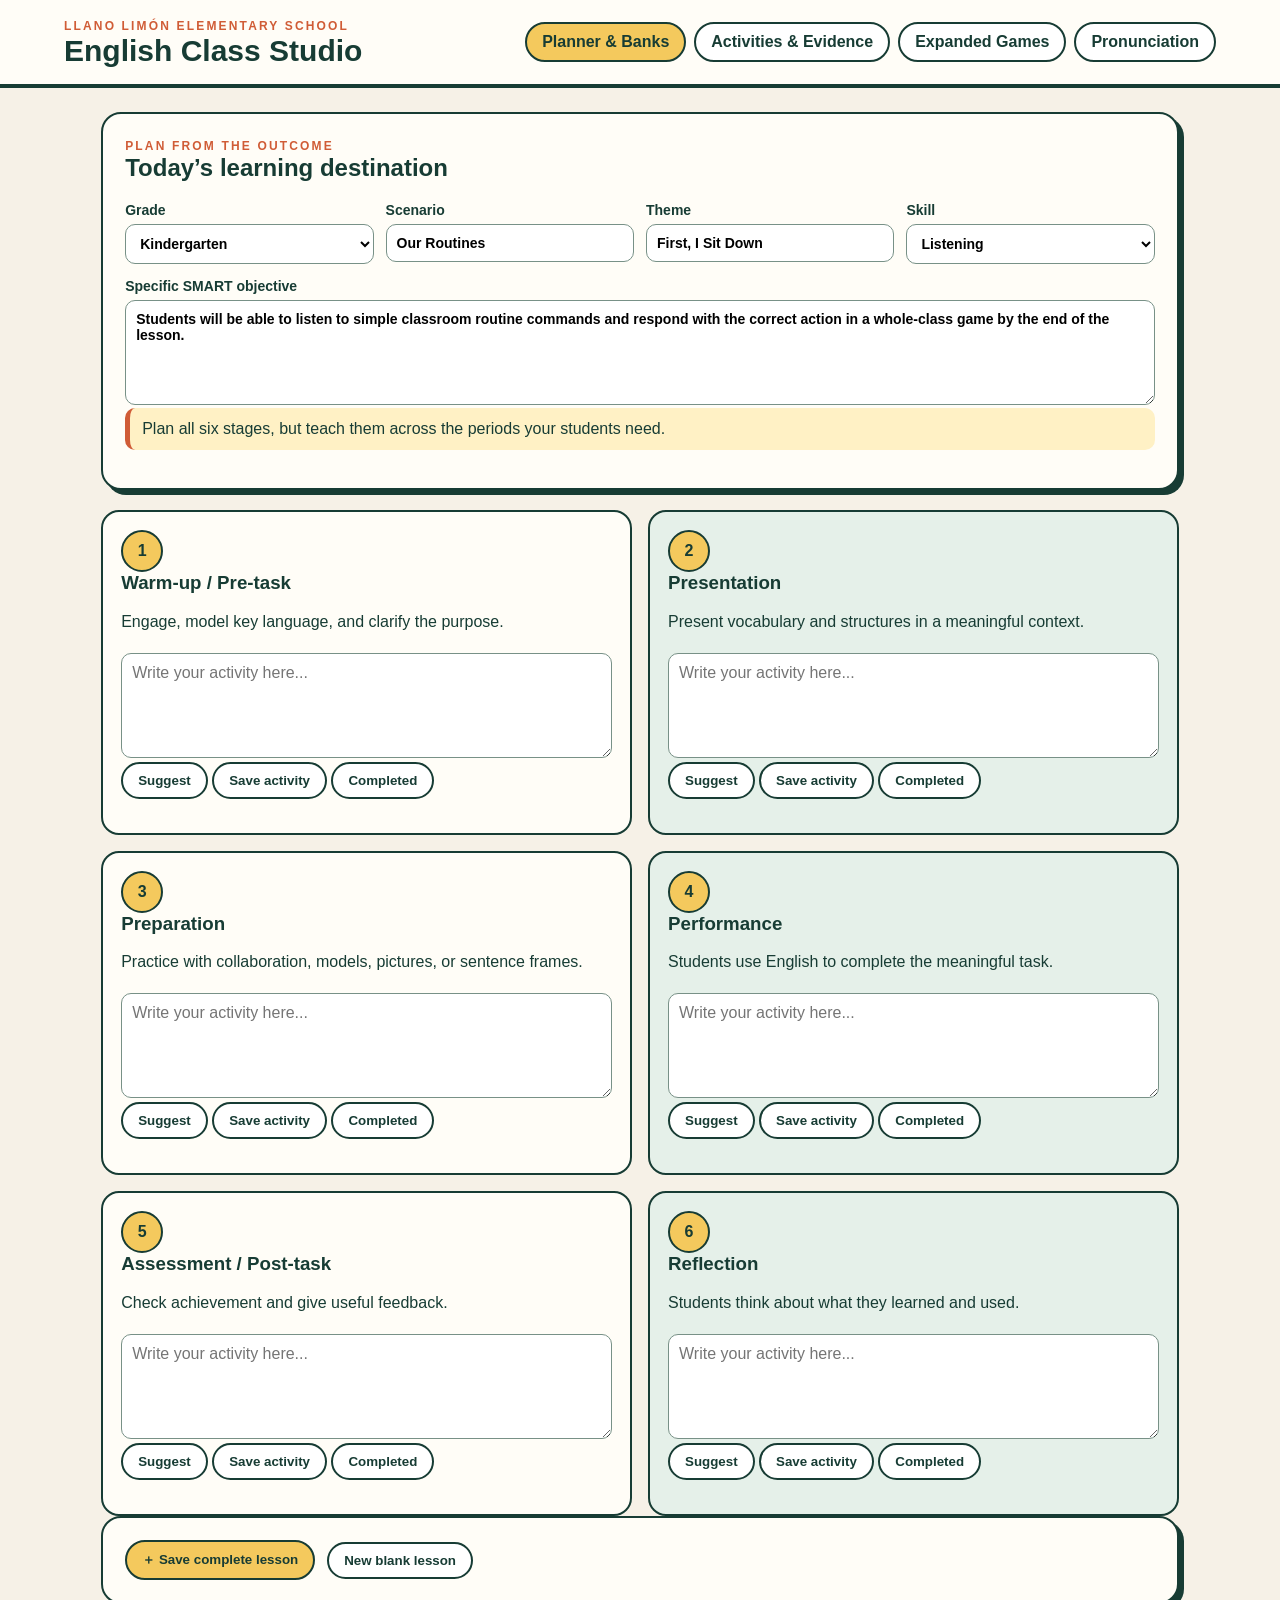
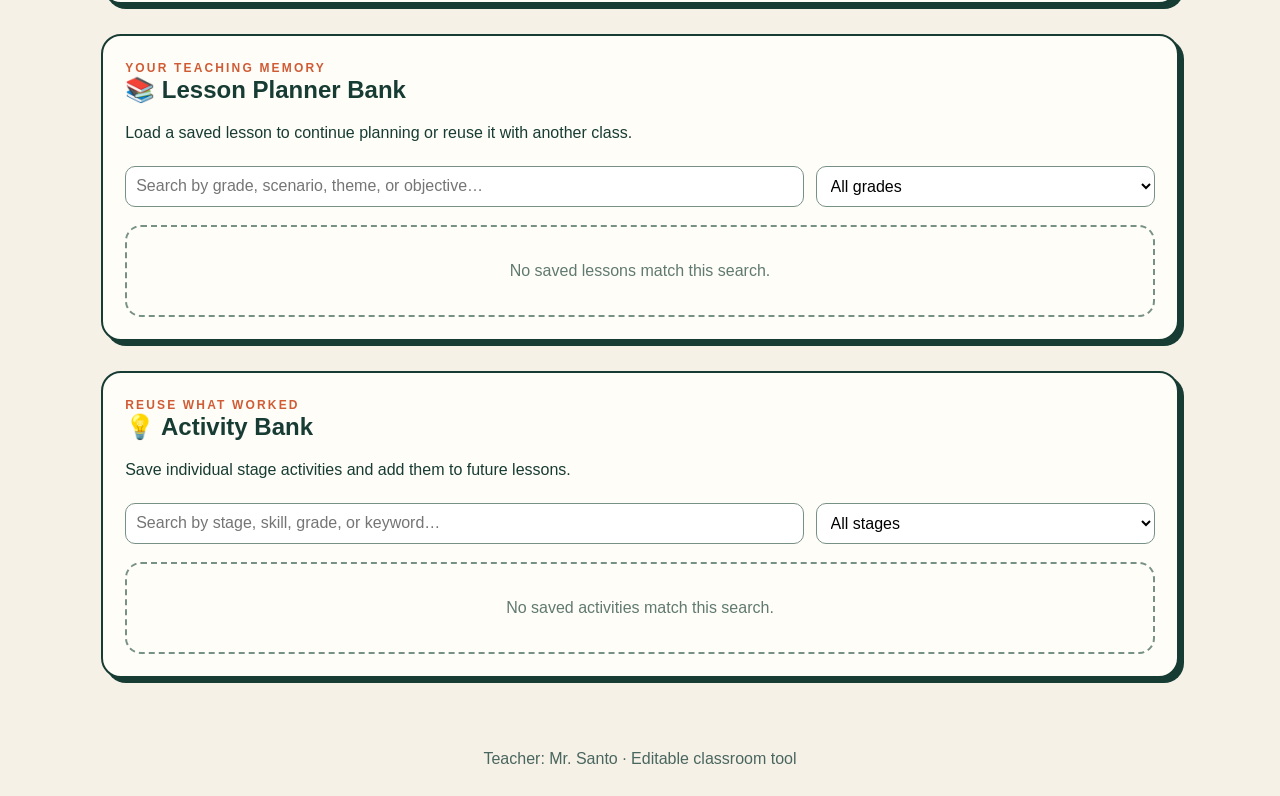
==== commit 8cb1aac1: "Link to the new expanded Game Center" ====
--- a/index.html
+++ b/index.html
@@ -1,5 +1,5 @@
 <!doctype html><html lang="en"><head><meta charset="utf-8"><meta name="viewport" content="width=device-width,initial-scale=1"><title>English Class Studio</title><link rel="stylesheet" href="styles.css"></head><body>
-<header><div class="bar"><div><span class="eyebrow">Llano Limón Elementary School</span><h1>English Class Studio</h1></div><nav class="nav"><a class="active" href="index.html">Planner & Banks</a><a href="activities.html">Activities & Evidence</a><a href="games.html">Games</a><a href="pronunciation.html">Pronunciation</a></nav></div></header>
+<header><div class="bar"><div><span class="eyebrow">Llano Limón Elementary School</span><h1>English Class Studio</h1></div><nav class="nav"><a class="active" href="index.html">Planner & Banks</a><a href="activities.html">Activities & Evidence</a><a href="game-center-expanded.html">Expanded Games</a><a href="pronunciation.html">Pronunciation</a></nav></div></header>
 <main><section class="card"><span class="eyebrow">Plan from the outcome</span><h2>Today’s learning destination</h2><div class="fields"><label>Grade<select id="grade"><option>Kindergarten</option><option>Fourth Grade</option><option>Fifth Grade A</option><option>Fifth Grade B</option><option>Sixth Grade</option></select></label><label>Scenario<input id="scenario" value="Our Routines"></label><label>Theme<input id="theme" value="First, I Sit Down"></label><label>Skill<select id="skill"><option>Listening</option><option>Reading</option><option>Speaking</option><option>Writing</option><option>Mediation</option><option>Integrated skills</option></select></label></div><label style="display:block;margin-top:14px">Specific SMART objective<textarea id="objective">Students will be able to listen to simple classroom routine commands and respond with the correct action in a whole-class game by the end of the lesson.</textarea></label><p class="notice">Plan all six stages, but teach them across the periods your students need.</p></section>
 <section class="grid" id="stages"></section><section class="card action-bar"><button class="button primary" onclick="savePlan()">＋ Save complete lesson</button><button class="button" onclick="clearPlanner()">New blank lesson</button><span id="status"></span></section>
 <section class="card bank-section"><span class="eyebrow">Your teaching memory</span><h2>📚 Lesson Planner Bank</h2><p>Load a saved lesson to continue planning or reuse it with another class.</p><div class="bank-tools"><input id="lessonSearch" placeholder="Search by grade, scenario, theme, or objective…" oninput="renderLessons()"><select id="lessonFilter" onchange="renderLessons()"><option value="All">All grades</option><option>Kindergarten</option><option>Fourth Grade</option><option>Fifth Grade A</option><option>Fifth Grade B</option><option>Sixth Grade</option></select></div><div id="lessonList" class="bank-grid"></div></section>
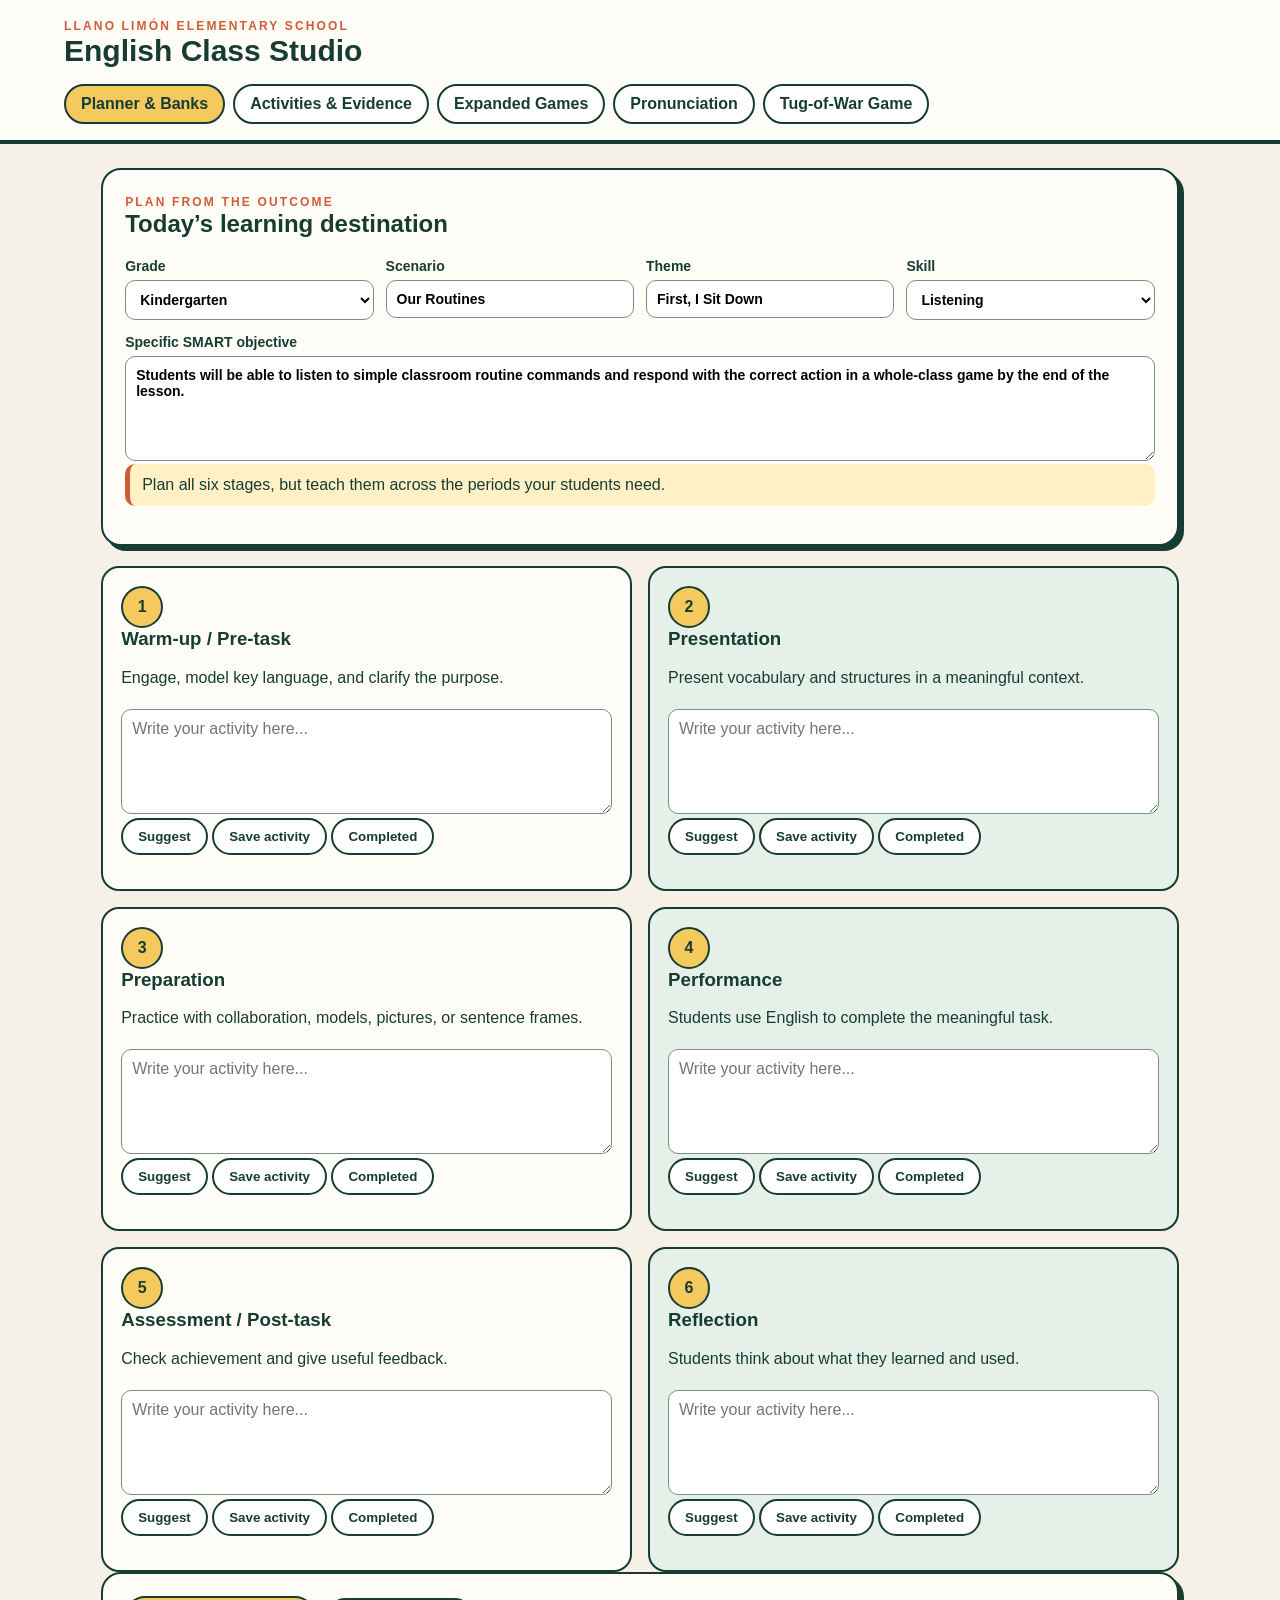
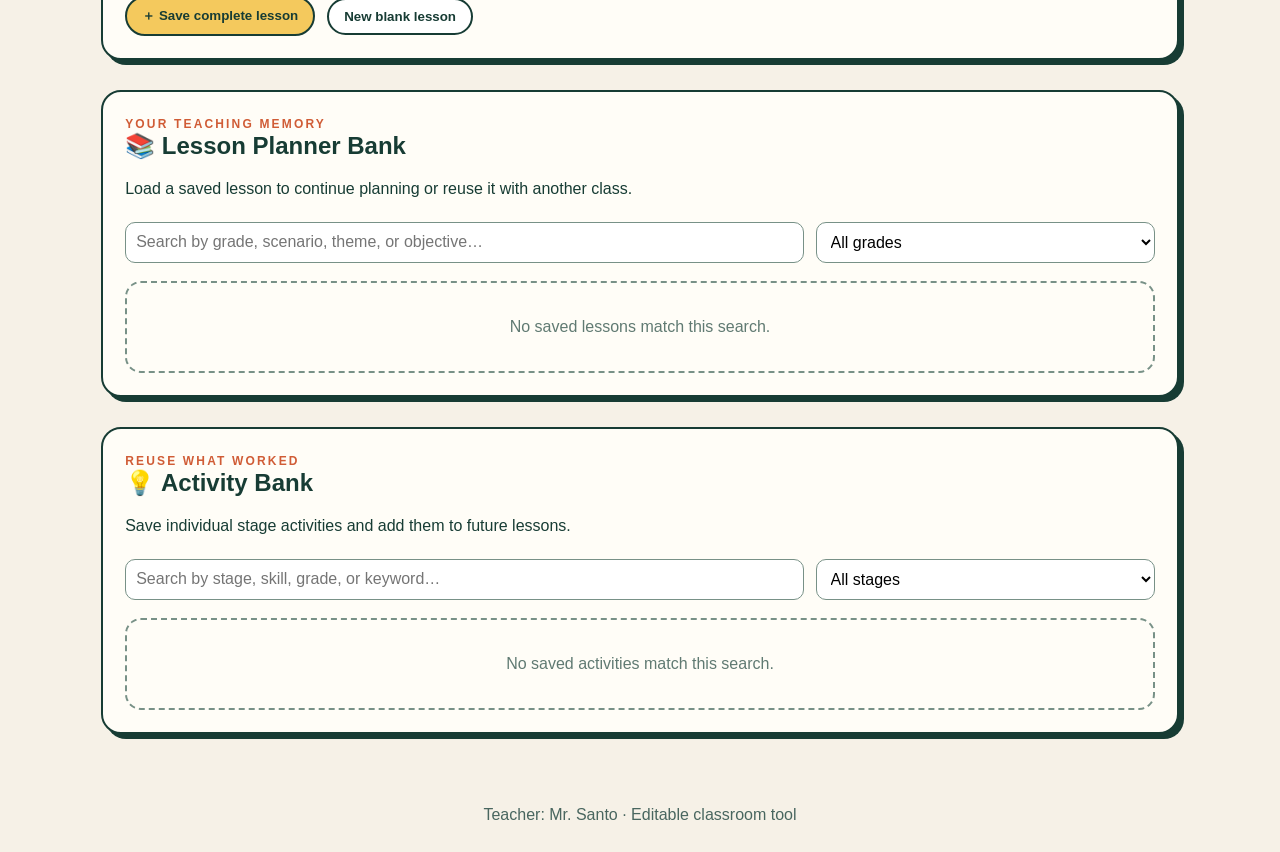
==== commit ac45d1fd: "Add tug-of-war vocabulary game to main menu" ====
--- a/index.html
+++ b/index.html
@@ -1,5 +1,5 @@
 <!doctype html><html lang="en"><head><meta charset="utf-8"><meta name="viewport" content="width=device-width,initial-scale=1"><title>English Class Studio</title><link rel="stylesheet" href="styles.css"></head><body>
-<header><div class="bar"><div><span class="eyebrow">Llano Limón Elementary School</span><h1>English Class Studio</h1></div><nav class="nav"><a class="active" href="index.html">Planner & Banks</a><a href="activities.html">Activities & Evidence</a><a href="game-center-expanded.html">Expanded Games</a><a href="pronunciation.html">Pronunciation</a></nav></div></header>
+<header><div class="bar"><div><span class="eyebrow">Llano Limón Elementary School</span><h1>English Class Studio</h1></div><nav class="nav"><a class="active" href="index.html">Planner & Banks</a><a href="activities.html">Activities & Evidence</a><a href="game-center-expanded.html">Expanded Games</a><a href="pronunciation.html">Pronunciation</a><a href="synonym-antonym-tug-of-war.html">Tug-of-War Game</a></nav></div></header>
 <main><section class="card"><span class="eyebrow">Plan from the outcome</span><h2>Today’s learning destination</h2><div class="fields"><label>Grade<select id="grade"><option>Kindergarten</option><option>Fourth Grade</option><option>Fifth Grade A</option><option>Fifth Grade B</option><option>Sixth Grade</option></select></label><label>Scenario<input id="scenario" value="Our Routines"></label><label>Theme<input id="theme" value="First, I Sit Down"></label><label>Skill<select id="skill"><option>Listening</option><option>Reading</option><option>Speaking</option><option>Writing</option><option>Mediation</option><option>Integrated skills</option></select></label></div><label style="display:block;margin-top:14px">Specific SMART objective<textarea id="objective">Students will be able to listen to simple classroom routine commands and respond with the correct action in a whole-class game by the end of the lesson.</textarea></label><p class="notice">Plan all six stages, but teach them across the periods your students need.</p></section>
 <section class="grid" id="stages"></section><section class="card action-bar"><button class="button primary" onclick="savePlan()">＋ Save complete lesson</button><button class="button" onclick="clearPlanner()">New blank lesson</button><span id="status"></span></section>
 <section class="card bank-section"><span class="eyebrow">Your teaching memory</span><h2>📚 Lesson Planner Bank</h2><p>Load a saved lesson to continue planning or reuse it with another class.</p><div class="bank-tools"><input id="lessonSearch" placeholder="Search by grade, scenario, theme, or objective…" oninput="renderLessons()"><select id="lessonFilter" onchange="renderLessons()"><option value="All">All grades</option><option>Kindergarten</option><option>Fourth Grade</option><option>Fifth Grade A</option><option>Fifth Grade B</option><option>Sixth Grade</option></select></div><div id="lessonList" class="bank-grid"></div></section>
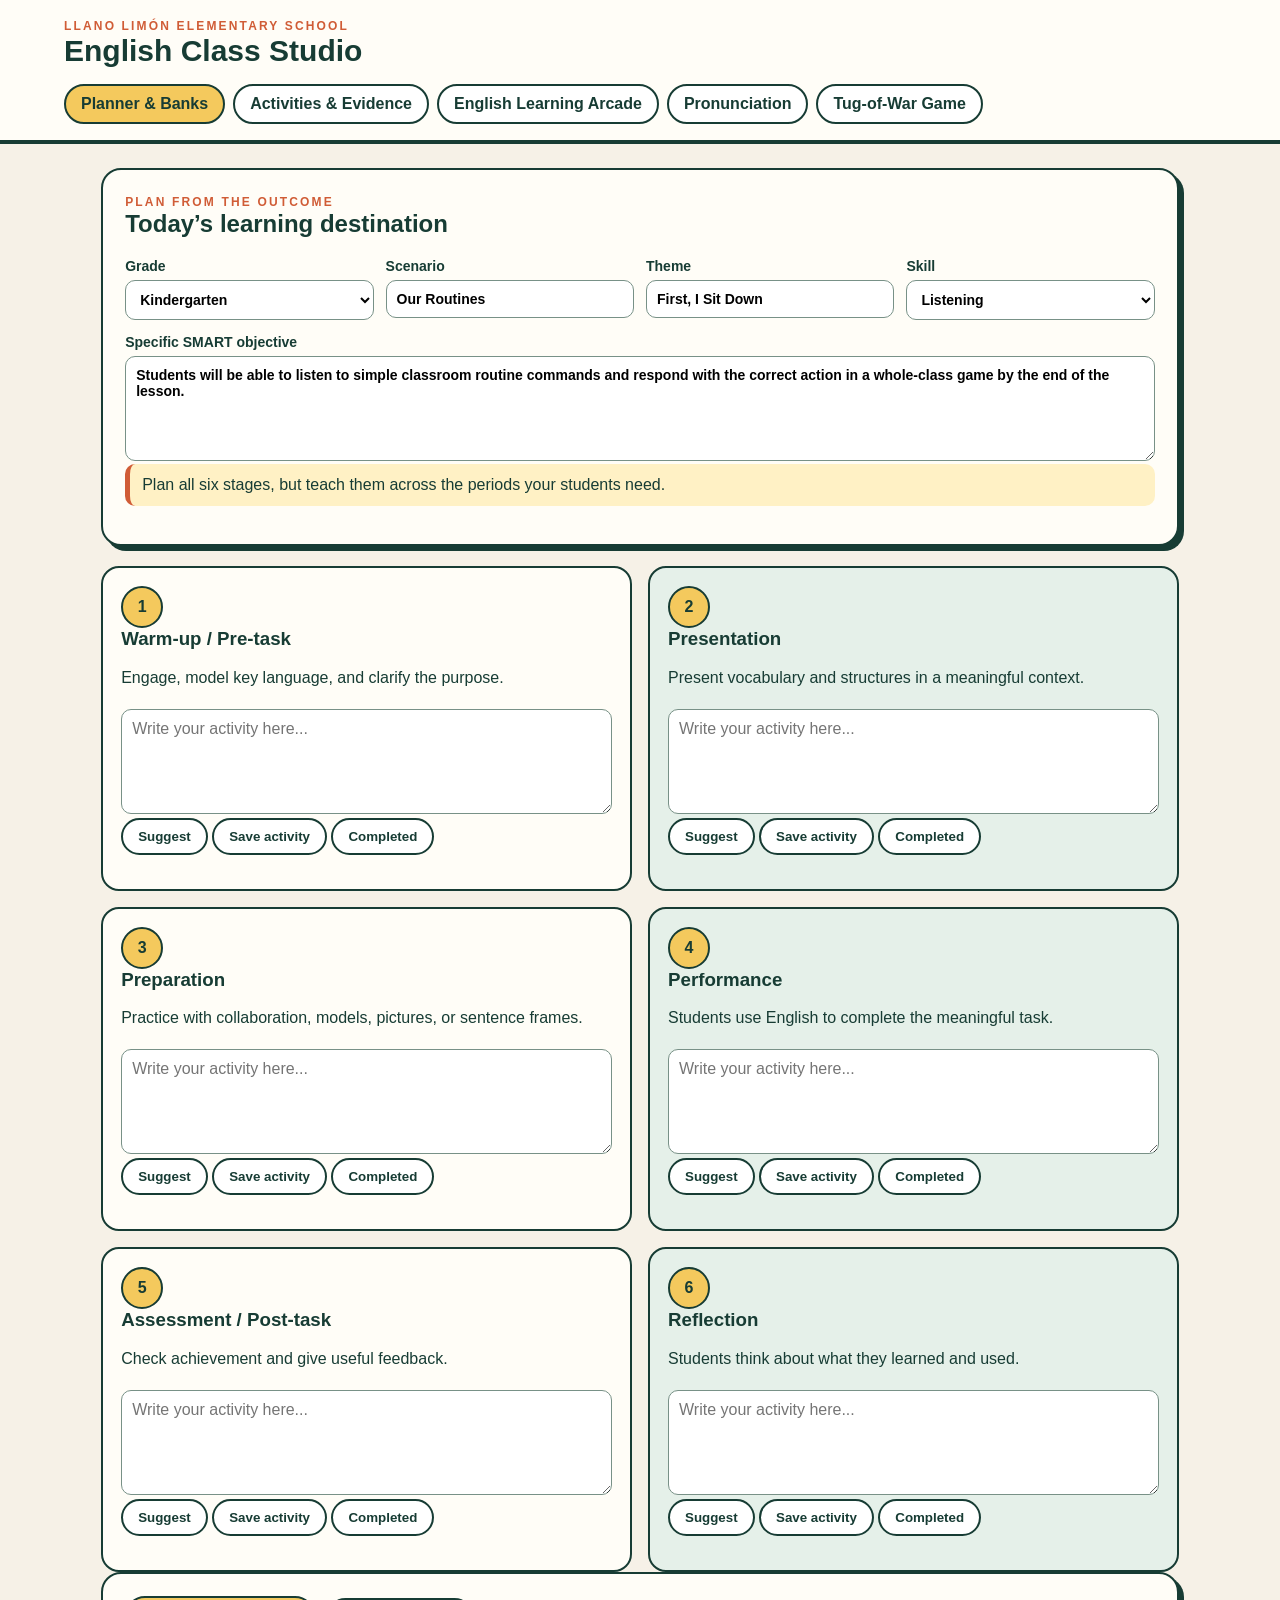
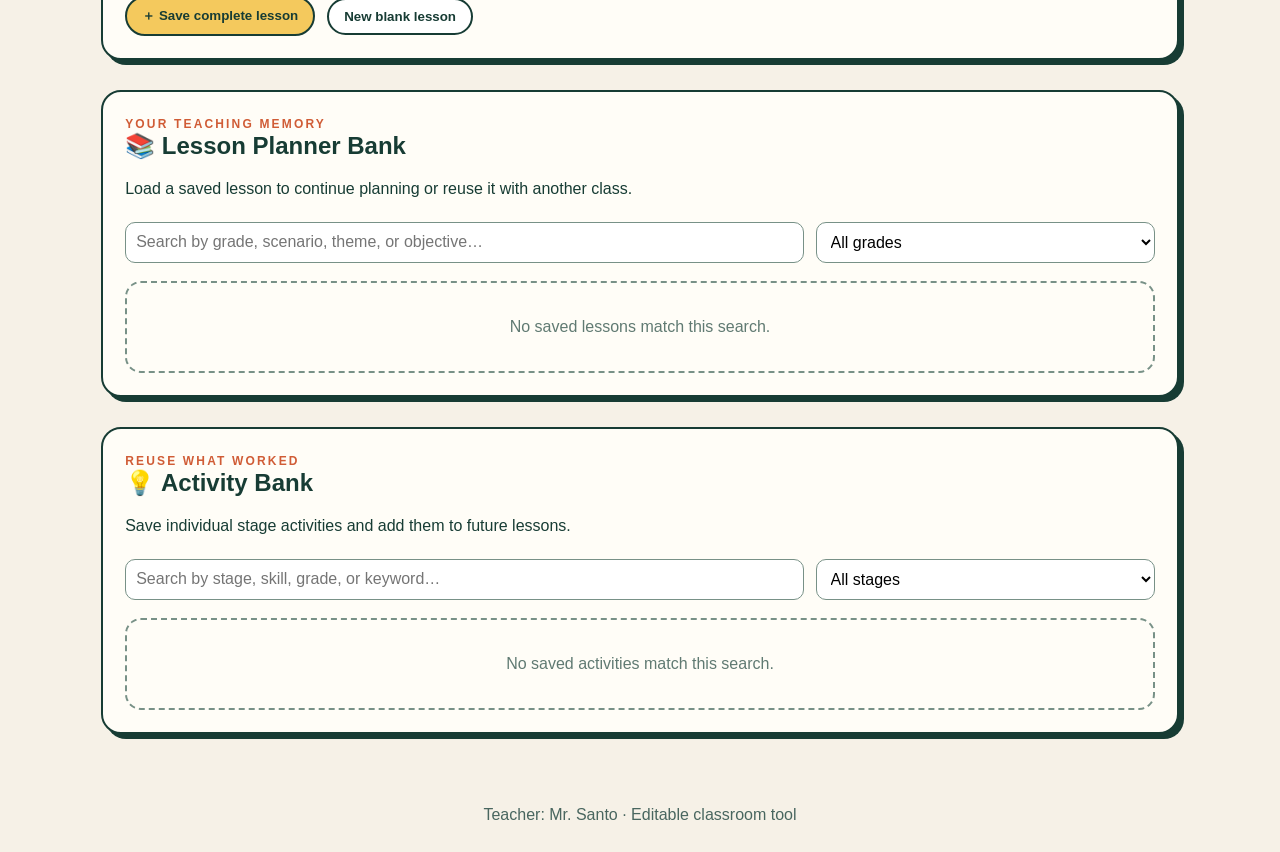
==== commit 9180f46c: "Replace broken Game Center link with English Learning Arcade" ====
--- a/index.html
+++ b/index.html
@@ -1,5 +1,5 @@
 <!doctype html><html lang="en"><head><meta charset="utf-8"><meta name="viewport" content="width=device-width,initial-scale=1"><title>English Class Studio</title><link rel="stylesheet" href="styles.css"></head><body>
-<header><div class="bar"><div><span class="eyebrow">Llano Limón Elementary School</span><h1>English Class Studio</h1></div><nav class="nav"><a class="active" href="index.html">Planner & Banks</a><a href="activities.html">Activities & Evidence</a><a href="game-center-expanded.html">Expanded Games</a><a href="pronunciation.html">Pronunciation</a><a href="synonym-antonym-tug-of-war.html">Tug-of-War Game</a></nav></div></header>
+<header><div class="bar"><div><span class="eyebrow">Llano Limón Elementary School</span><h1>English Class Studio</h1></div><nav class="nav"><a class="active" href="index.html">Planner & Banks</a><a href="activities.html">Activities & Evidence</a><a href="english-learning-arcade.html">English Learning Arcade</a><a href="pronunciation.html">Pronunciation</a><a href="synonym-antonym-tug-of-war.html">Tug-of-War Game</a></nav></div></header>
 <main><section class="card"><span class="eyebrow">Plan from the outcome</span><h2>Today’s learning destination</h2><div class="fields"><label>Grade<select id="grade"><option>Kindergarten</option><option>Fourth Grade</option><option>Fifth Grade A</option><option>Fifth Grade B</option><option>Sixth Grade</option></select></label><label>Scenario<input id="scenario" value="Our Routines"></label><label>Theme<input id="theme" value="First, I Sit Down"></label><label>Skill<select id="skill"><option>Listening</option><option>Reading</option><option>Speaking</option><option>Writing</option><option>Mediation</option><option>Integrated skills</option></select></label></div><label style="display:block;margin-top:14px">Specific SMART objective<textarea id="objective">Students will be able to listen to simple classroom routine commands and respond with the correct action in a whole-class game by the end of the lesson.</textarea></label><p class="notice">Plan all six stages, but teach them across the periods your students need.</p></section>
 <section class="grid" id="stages"></section><section class="card action-bar"><button class="button primary" onclick="savePlan()">＋ Save complete lesson</button><button class="button" onclick="clearPlanner()">New blank lesson</button><span id="status"></span></section>
 <section class="card bank-section"><span class="eyebrow">Your teaching memory</span><h2>📚 Lesson Planner Bank</h2><p>Load a saved lesson to continue planning or reuse it with another class.</p><div class="bank-tools"><input id="lessonSearch" placeholder="Search by grade, scenario, theme, or objective…" oninput="renderLessons()"><select id="lessonFilter" onchange="renderLessons()"><option value="All">All grades</option><option>Kindergarten</option><option>Fourth Grade</option><option>Fifth Grade A</option><option>Fifth Grade B</option><option>Sixth Grade</option></select></div><div id="lessonList" class="bank-grid"></div></section>
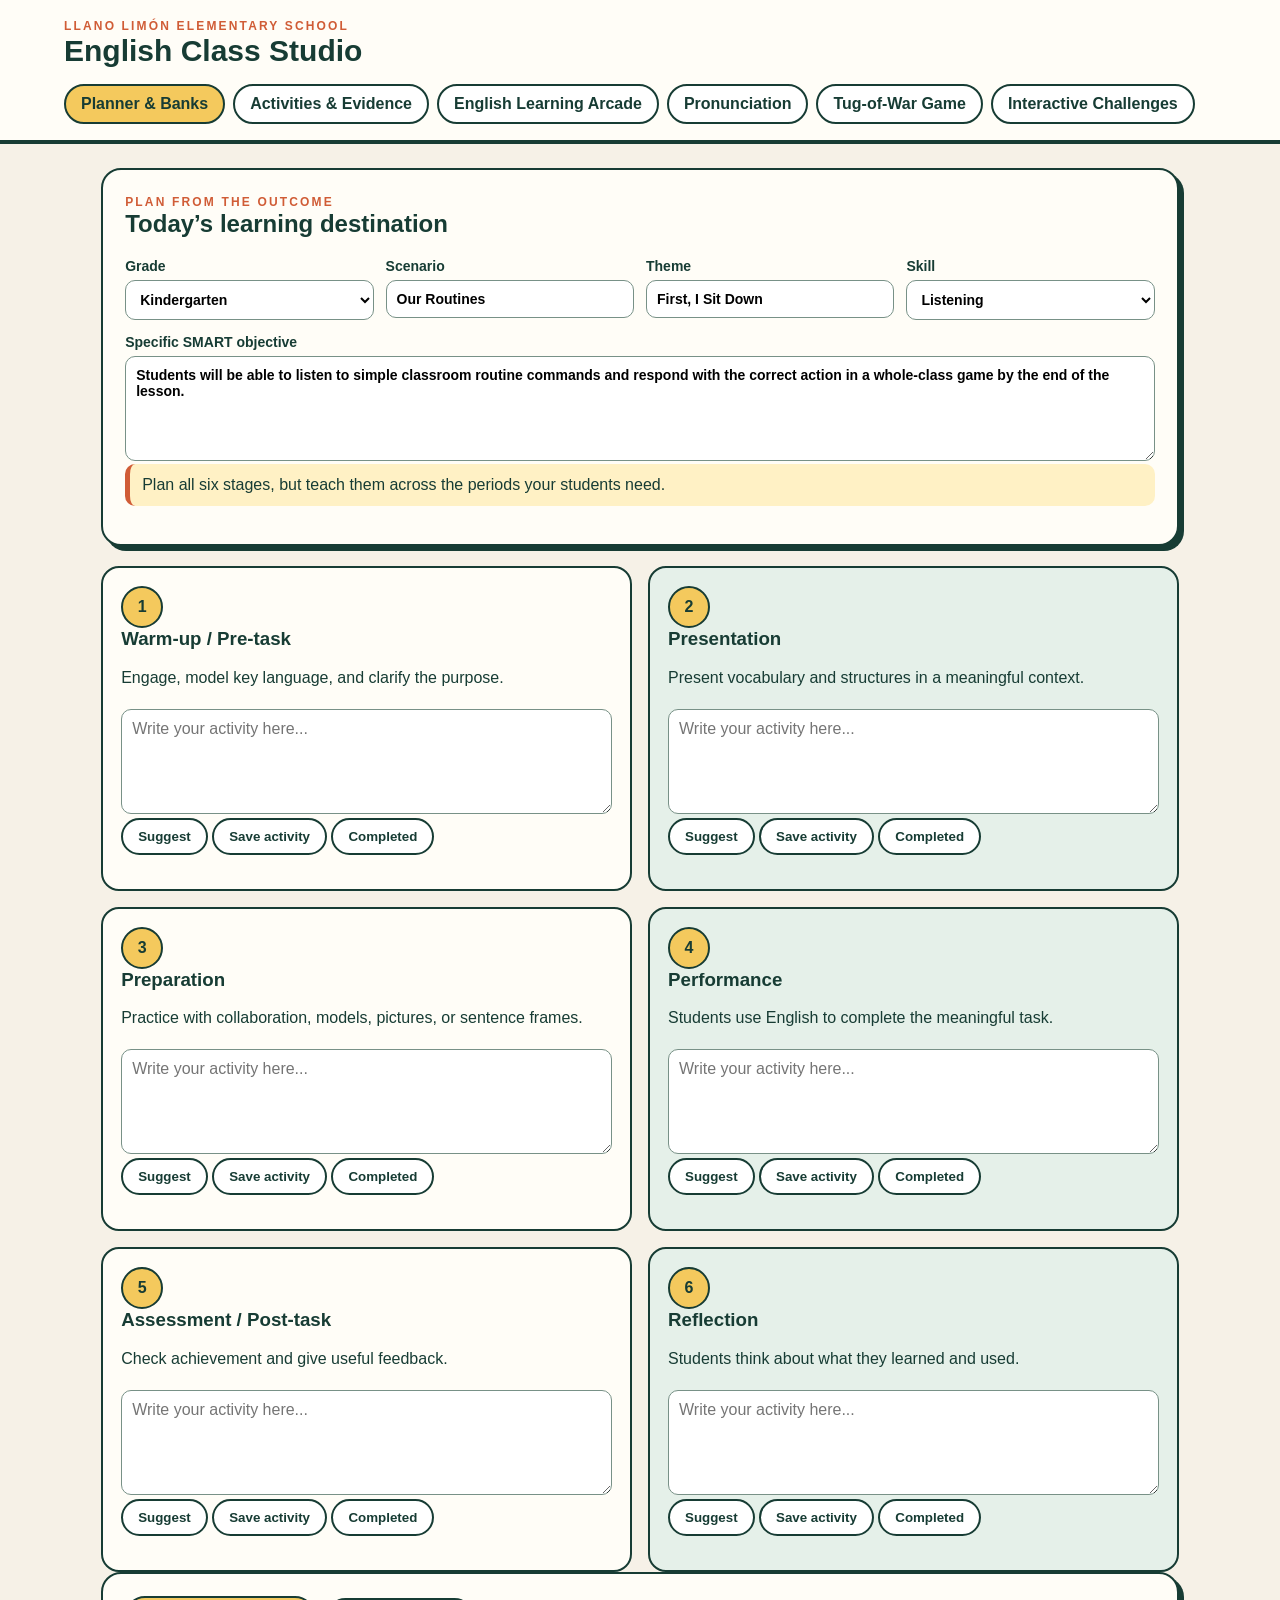
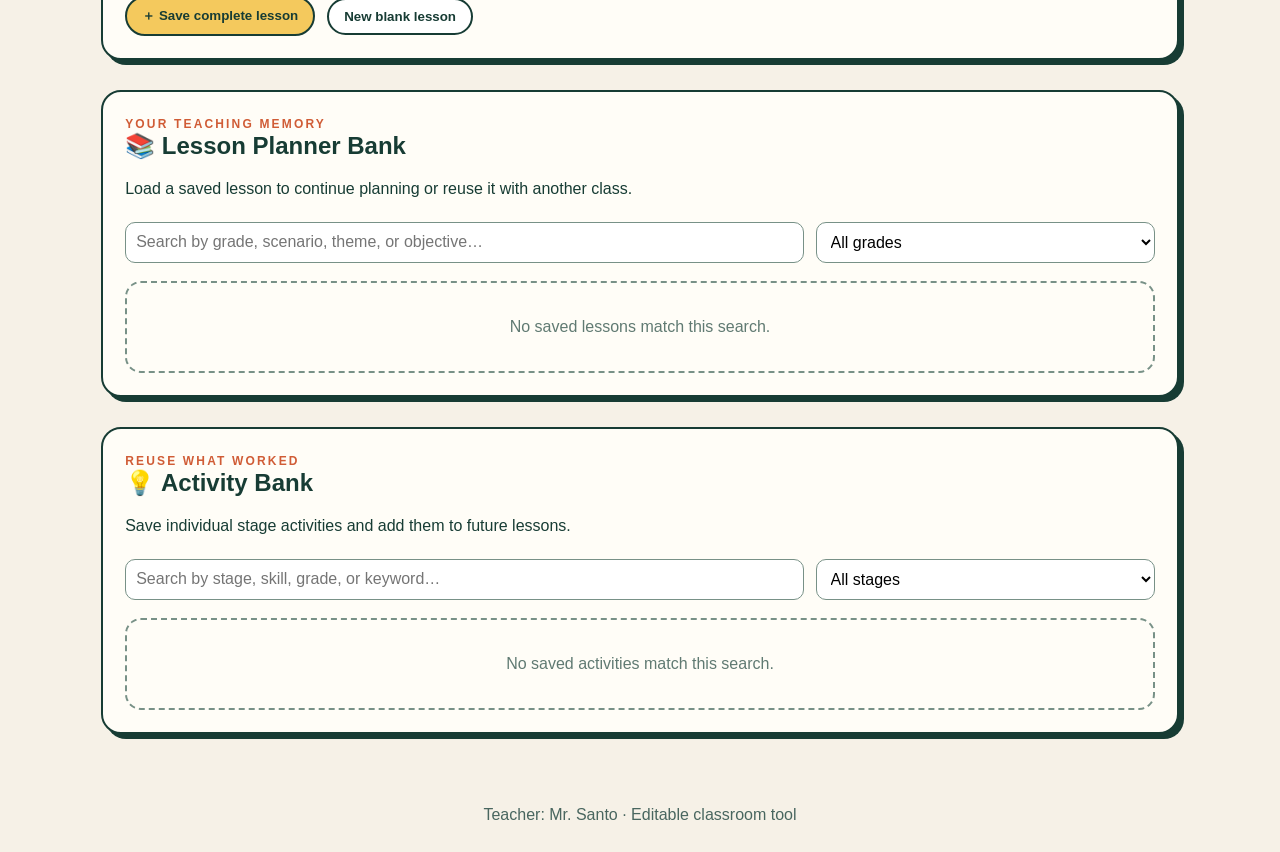
==== commit 6f989212: "Add Interactive Challenge Hub to main menu" ====
--- a/index.html
+++ b/index.html
@@ -1,5 +1,5 @@
 <!doctype html><html lang="en"><head><meta charset="utf-8"><meta name="viewport" content="width=device-width,initial-scale=1"><title>English Class Studio</title><link rel="stylesheet" href="styles.css"></head><body>
-<header><div class="bar"><div><span class="eyebrow">Llano Limón Elementary School</span><h1>English Class Studio</h1></div><nav class="nav"><a class="active" href="index.html">Planner & Banks</a><a href="activities.html">Activities & Evidence</a><a href="english-learning-arcade.html">English Learning Arcade</a><a href="pronunciation.html">Pronunciation</a><a href="synonym-antonym-tug-of-war.html">Tug-of-War Game</a></nav></div></header>
+<header><div class="bar"><div><span class="eyebrow">Llano Limón Elementary School</span><h1>English Class Studio</h1></div><nav class="nav"><a class="active" href="index.html">Planner & Banks</a><a href="activities.html">Activities & Evidence</a><a href="english-learning-arcade.html">English Learning Arcade</a><a href="pronunciation.html">Pronunciation</a><a href="synonym-antonym-tug-of-war.html">Tug-of-War Game</a><a href="interactive-challenge-hub.html">Interactive Challenges</a></nav></div></header>
 <main><section class="card"><span class="eyebrow">Plan from the outcome</span><h2>Today’s learning destination</h2><div class="fields"><label>Grade<select id="grade"><option>Kindergarten</option><option>Fourth Grade</option><option>Fifth Grade A</option><option>Fifth Grade B</option><option>Sixth Grade</option></select></label><label>Scenario<input id="scenario" value="Our Routines"></label><label>Theme<input id="theme" value="First, I Sit Down"></label><label>Skill<select id="skill"><option>Listening</option><option>Reading</option><option>Speaking</option><option>Writing</option><option>Mediation</option><option>Integrated skills</option></select></label></div><label style="display:block;margin-top:14px">Specific SMART objective<textarea id="objective">Students will be able to listen to simple classroom routine commands and respond with the correct action in a whole-class game by the end of the lesson.</textarea></label><p class="notice">Plan all six stages, but teach them across the periods your students need.</p></section>
 <section class="grid" id="stages"></section><section class="card action-bar"><button class="button primary" onclick="savePlan()">＋ Save complete lesson</button><button class="button" onclick="clearPlanner()">New blank lesson</button><span id="status"></span></section>
 <section class="card bank-section"><span class="eyebrow">Your teaching memory</span><h2>📚 Lesson Planner Bank</h2><p>Load a saved lesson to continue planning or reuse it with another class.</p><div class="bank-tools"><input id="lessonSearch" placeholder="Search by grade, scenario, theme, or objective…" oninput="renderLessons()"><select id="lessonFilter" onchange="renderLessons()"><option value="All">All grades</option><option>Kindergarten</option><option>Fourth Grade</option><option>Fifth Grade A</option><option>Fifth Grade B</option><option>Sixth Grade</option></select></div><div id="lessonList" class="bank-grid"></div></section>
